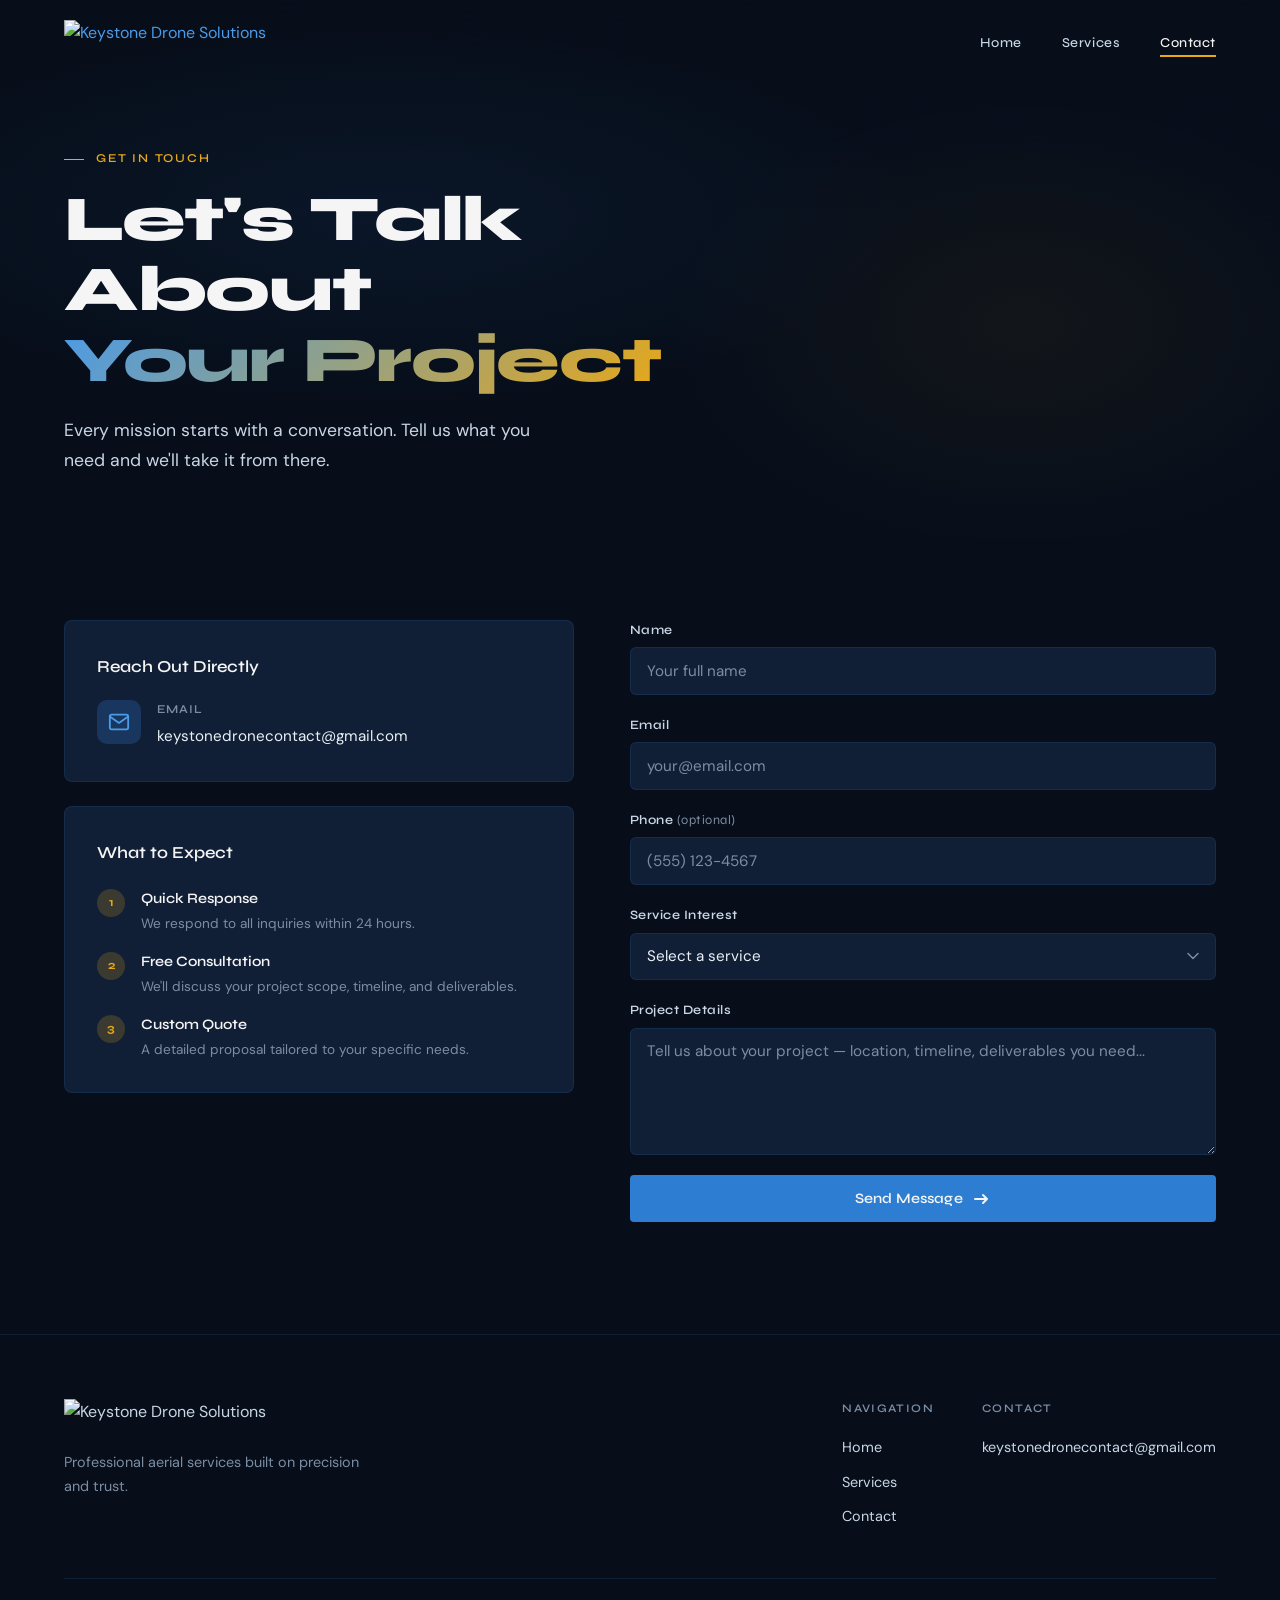
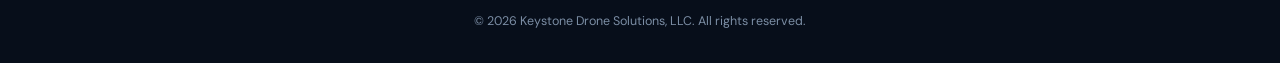
==== contact.html @ fa1e568b "Initial site build — 3-page static site for Keystone Drone Solutions Home, Services, and Contact pag" ====
<!DOCTYPE html>
<html lang="en">
<head>
    <meta charset="UTF-8">
    <meta name="viewport" content="width=device-width, initial-scale=1.0">
    <title>Contact — Keystone Drone Solutions, LLC</title>
    <meta name="description" content="Get in touch with Keystone Drone Solutions for a free consultation and quote on professional drone services.">
    <link rel="preconnect" href="https://fonts.googleapis.com">
    <link rel="preconnect" href="https://fonts.gstatic.com" crossorigin>
    <link href="https://fonts.googleapis.com/css2?family=Syne:wght@400;500;600;700;800&family=DM+Sans:ital,wght@0,300;0,400;0,500;0,600;1,400&display=swap" rel="stylesheet">
    <link rel="stylesheet" href="css/style.css">
</head>
<body>
    <!-- Navigation -->
    <nav class="nav" id="nav">
        <div class="nav__inner">
            <a href="index.html" class="nav__logo">
                <img src="https://storage.googleapis.com/kds-general/Public/keystone_drone_logo.png" alt="Keystone Drone Solutions" class="nav__logo-img">
            </a>
            <button class="nav__toggle" id="navToggle" aria-label="Toggle navigation">
                <span></span>
                <span></span>
                <span></span>
            </button>
            <ul class="nav__links" id="navLinks">
                <li><a href="index.html" class="nav__link">Home</a></li>
                <li><a href="services.html" class="nav__link">Services</a></li>
                <li><a href="contact.html" class="nav__link active">Contact</a></li>
            </ul>
        </div>
    </nav>

    <!-- Page Hero -->
    <section class="page-hero page-hero--compact">
        <div class="page-hero__bg">
            <canvas id="topoCanvas" class="hero__canvas"></canvas>
            <div class="hero__gradient"></div>
        </div>
        <div class="container">
            <div class="page-hero__content" data-animate="fade-up">
                <span class="section-label">Get in Touch</span>
                <h1 class="page-hero__title">Let's Talk About<br><span class="hero__title-accent">Your Project</span></h1>
                <p class="page-hero__subtitle">Every mission starts with a conversation. Tell us what you need and we'll take it from there.</p>
            </div>
        </div>
    </section>

    <!-- Contact Section -->
    <section class="contact">
        <div class="container">
            <div class="contact__layout">
                <!-- Contact Info -->
                <div class="contact__info" data-animate="fade-up">
                    <div class="contact__info-card">
                        <h3 class="contact__info-title">Reach Out Directly</h3>
                        <div class="contact__info-item">
                            <div class="contact__info-icon">
                                <svg width="22" height="22" viewBox="0 0 24 24" fill="none">
                                    <path d="M4 4h16c1.1 0 2 .9 2 2v12c0 1.1-.9 2-2 2H4c-1.1 0-2-.9-2-2V6c0-1.1.9-2 2-2z" stroke="currentColor" stroke-width="2" stroke-linecap="round" stroke-linejoin="round"/>
                                    <path d="M22 6l-10 7L2 6" stroke="currentColor" stroke-width="2" stroke-linecap="round" stroke-linejoin="round"/>
                                </svg>
                            </div>
                            <div>
                                <span class="contact__info-label">Email</span>
                                <a href="mailto:keystonedronecontact@gmail.com" class="contact__info-value">keystonedronecontact@gmail.com</a>
                            </div>
                        </div>
                    </div>

                    <div class="contact__info-card">
                        <h3 class="contact__info-title">What to Expect</h3>
                        <div class="contact__expect-list">
                            <div class="contact__expect-item">
                                <div class="contact__expect-num">1</div>
                                <div>
                                    <strong>Quick Response</strong>
                                    <p>We respond to all inquiries within 24 hours.</p>
                                </div>
                            </div>
                            <div class="contact__expect-item">
                                <div class="contact__expect-num">2</div>
                                <div>
                                    <strong>Free Consultation</strong>
                                    <p>We'll discuss your project scope, timeline, and deliverables.</p>
                                </div>
                            </div>
                            <div class="contact__expect-item">
                                <div class="contact__expect-num">3</div>
                                <div>
                                    <strong>Custom Quote</strong>
                                    <p>A detailed proposal tailored to your specific needs.</p>
                                </div>
                            </div>
                        </div>
                    </div>
                </div>

                <!-- Contact Form -->
                <div class="contact__form-wrap" data-animate="fade-up" data-delay="100">
                    <form class="contact-form" id="contactForm" action="https://formsubmit.co/keystonedronecontact@gmail.com" method="POST">
                        <!-- FormSubmit config -->
                        <input type="hidden" name="_subject" value="New inquiry from keystonedronesolutions.com">
                        <input type="hidden" name="_captcha" value="true">
                        <input type="hidden" name="_next" value="https://keystonedronesolutions.com/contact.html?submitted=true">
                        <input type="text" name="_honey" style="display:none">

                        <div class="form-group">
                            <label for="name" class="form-label">Name</label>
                            <input type="text" id="name" name="name" class="form-input" placeholder="Your full name" required>
                        </div>
                        <div class="form-group">
                            <label for="email" class="form-label">Email</label>
                            <input type="email" id="email" name="email" class="form-input" placeholder="your@email.com" required>
                        </div>
                        <div class="form-group">
                            <label for="phone" class="form-label">Phone <span class="form-optional">(optional)</span></label>
                            <input type="tel" id="phone" name="phone" class="form-input" placeholder="(555) 123-4567">
                        </div>
                        <div class="form-group">
                            <label for="service" class="form-label">Service Interest</label>
                            <select id="service" name="service" class="form-input form-select" required>
                                <option value="" disabled selected>Select a service</option>
                                <option value="Mapping & Data Collection">Mapping & Data Collection</option>
                                <option value="Aerial Photography & Videography">Aerial Photography & Videography</option>
                                <option value="Infrastructure Inspections">Infrastructure Inspections</option>
                                <option value="Construction & Site Monitoring">Construction & Site Monitoring</option>
                                <option value="Emergency & Insurance Documentation">Emergency & Insurance Documentation</option>
                                <option value="Other / Not Sure">Other / Not Sure</option>
                            </select>
                        </div>
                        <div class="form-group">
                            <label for="message" class="form-label">Project Details</label>
                            <textarea id="message" name="message" class="form-input form-textarea" placeholder="Tell us about your project — location, timeline, deliverables you need..." rows="5" required></textarea>
                        </div>
                        <button type="submit" class="btn btn--primary btn--full">
                            Send Message
                            <svg class="btn__arrow" width="20" height="20" viewBox="0 0 20 20" fill="none">
                                <path d="M4 10h12m0 0l-4-4m4 4l-4 4" stroke="currentColor" stroke-width="2" stroke-linecap="round" stroke-linejoin="round"/>
                            </svg>
                        </button>
                    </form>
                    <!-- Success Message -->
                    <div class="contact-form__success" id="formSuccess" style="display:none;">
                        <div class="contact-form__success-icon">
                            <svg width="48" height="48" viewBox="0 0 48 48" fill="none">
                                <circle cx="24" cy="24" r="20" stroke="currentColor" stroke-width="2.5"/>
                                <path d="M16 24l6 6 10-12" stroke="currentColor" stroke-width="2.5" stroke-linecap="round" stroke-linejoin="round"/>
                            </svg>
                        </div>
                        <h3>Message Sent</h3>
                        <p>Thank you for reaching out. We'll be in touch within 24 hours.</p>
                        <button class="btn btn--outline" onclick="document.getElementById('formSuccess').style.display='none';document.getElementById('contactForm').style.display='flex';document.getElementById('contactForm').reset();">
                            Send Another Message
                        </button>
                    </div>
                </div>
            </div>
        </div>
    </section>

    <!-- Footer -->
    <footer class="footer">
        <div class="container">
            <div class="footer__inner">
                <div class="footer__brand">
                    <img src="https://storage.googleapis.com/kds-general/Public/keystone_drone_logo.png" alt="Keystone Drone Solutions" class="footer__logo">
                    <p class="footer__tagline">Professional aerial services built on precision and trust.</p>
                </div>
                <div class="footer__links">
                    <div class="footer__col">
                        <h4 class="footer__heading">Navigation</h4>
                        <ul>
                            <li><a href="index.html">Home</a></li>
                            <li><a href="services.html">Services</a></li>
                            <li><a href="contact.html">Contact</a></li>
                        </ul>
                    </div>
                    <div class="footer__col">
                        <h4 class="footer__heading">Contact</h4>
                        <ul>
                            <li><a href="mailto:keystonedronecontact@gmail.com">keystonedronecontact@gmail.com</a></li>
                        </ul>
                    </div>
                </div>
            </div>
            <div class="footer__bottom">
                <p>&copy; 2026 Keystone Drone Solutions, LLC. All rights reserved.</p>
            </div>
        </div>
    </footer>

    <script src="js/main.js"></script>
</body>
</html>
---- css/style.css ----
/* ============================================
   Keystone Drone Solutions — Master Stylesheet
   Aesthetic: Cinematic Aerial Precision
   Palette: Deep navy, electric blue, warm amber
   Fonts: Syne (display) + DM Sans (body)
   ============================================ */

/* --- Custom Properties --- */
:root {
    --color-bg:         #070e1a;
    --color-bg-alt:     #0c1829;
    --color-surface:    #111f36;
    --color-surface-2:  #162744;
    --color-border:     rgba(45, 125, 210, 0.15);
    --color-border-lit: rgba(45, 125, 210, 0.35);
    --color-text:       #c8d6e5;
    --color-text-dim:   #7b8da4;
    --color-text-bright:#eaf0f6;
    --color-white:      #f5f5f5;
    --color-blue:       #2d7dd2;
    --color-blue-light: #4a9be8;
    --color-blue-glow:  rgba(45, 125, 210, 0.25);
    --color-amber:      #e8a817;
    --color-amber-light:#f0c040;
    --color-amber-glow: rgba(232, 168, 23, 0.2);

    --font-display: 'Syne', sans-serif;
    --font-body:    'DM Sans', sans-serif;

    --ease-out-expo: cubic-bezier(0.16, 1, 0.3, 1);
    --ease-out-quart: cubic-bezier(0.25, 1, 0.5, 1);

    --container-max: 1200px;
    --container-pad: 24px;
}

/* --- Reset & Base --- */
*, *::before, *::after {
    margin: 0;
    padding: 0;
    box-sizing: border-box;
}

html {
    scroll-behavior: smooth;
    -webkit-font-smoothing: antialiased;
    -moz-osx-font-smoothing: grayscale;
}

body {
    font-family: var(--font-body);
    font-size: 16px;
    line-height: 1.65;
    color: var(--color-text);
    background-color: var(--color-bg);
    overflow-x: hidden;
}

a {
    color: var(--color-blue-light);
    text-decoration: none;
    transition: color 0.3s ease;
}
a:hover {
    color: var(--color-amber);
}

img {
    max-width: 100%;
    height: auto;
    display: block;
}

ul { list-style: none; }

::selection {
    background: var(--color-blue);
    color: var(--color-white);
}

.container {
    max-width: var(--container-max);
    margin: 0 auto;
    padding: 0 var(--container-pad);
}

/* --- Typography --- */
.section-label {
    display: inline-block;
    font-family: var(--font-display);
    font-size: 0.75rem;
    font-weight: 600;
    letter-spacing: 0.15em;
    text-transform: uppercase;
    color: var(--color-amber);
    margin-bottom: 1rem;
    position: relative;
    padding-left: 2rem;
}
.section-label::before {
    content: '';
    position: absolute;
    left: 0;
    top: 50%;
    width: 1.25rem;
    height: 1px;
    background: var(--color-amber);
}

.section-title {
    font-family: var(--font-display);
    font-size: clamp(2rem, 4vw, 3.25rem);
    font-weight: 700;
    line-height: 1.15;
    color: var(--color-white);
    letter-spacing: -0.02em;
}

.section-header {
    margin-bottom: 4rem;
}

/* --- Buttons --- */
.btn {
    display: inline-flex;
    align-items: center;
    gap: 0.5rem;
    font-family: var(--font-display);
    font-size: 0.9rem;
    font-weight: 600;
    padding: 0.85rem 1.75rem;
    border-radius: 4px;
    border: none;
    cursor: pointer;
    transition: all 0.35s var(--ease-out-expo);
    text-decoration: none;
    letter-spacing: 0.01em;
    position: relative;
    overflow: hidden;
}

.btn--primary {
    background: var(--color-blue);
    color: var(--color-white);
    box-shadow: 0 0 0 0 var(--color-blue-glow);
}
.btn--primary:hover {
    background: var(--color-blue-light);
    color: var(--color-white);
    box-shadow: 0 4px 24px var(--color-blue-glow);
    transform: translateY(-1px);
}
.btn--primary .btn__arrow {
    transition: transform 0.35s var(--ease-out-expo);
}
.btn--primary:hover .btn__arrow {
    transform: translateX(4px);
}

.btn--outline {
    background: transparent;
    color: var(--color-text-bright);
    border: 1px solid var(--color-border-lit);
}
.btn--outline:hover {
    border-color: var(--color-amber);
    color: var(--color-amber);
    background: var(--color-amber-glow);
}

.btn--large {
    padding: 1rem 2.25rem;
    font-size: 1rem;
}

.btn--full {
    width: 100%;
    justify-content: center;
}

/* === NAVIGATION === */
.nav {
    position: fixed;
    top: 0;
    left: 0;
    right: 0;
    z-index: 1000;
    padding: 1.25rem 0;
    transition: all 0.4s var(--ease-out-expo);
}
.nav--scrolled {
    background: rgba(7, 14, 26, 0.92);
    backdrop-filter: blur(16px);
    -webkit-backdrop-filter: blur(16px);
    padding: 0.75rem 0;
    border-bottom: 1px solid var(--color-border);
}

.nav__inner {
    max-width: var(--container-max);
    margin: 0 auto;
    padding: 0 var(--container-pad);
    display: flex;
    align-items: center;
    justify-content: space-between;
}

.nav__logo-img {
    height: 44px;
    width: auto;
    transition: height 0.4s var(--ease-out-expo);
}
.nav--scrolled .nav__logo-img {
    height: 36px;
}

.nav__links {
    display: flex;
    gap: 2.5rem;
    align-items: center;
}

.nav__link {
    font-family: var(--font-display);
    font-size: 0.85rem;
    font-weight: 500;
    letter-spacing: 0.04em;
    color: var(--color-text);
    position: relative;
    padding: 0.25rem 0;
    transition: color 0.3s ease;
}
.nav__link::after {
    content: '';
    position: absolute;
    bottom: -2px;
    left: 0;
    width: 0;
    height: 2px;
    background: var(--color-amber);
    transition: width 0.35s var(--ease-out-expo);
}
.nav__link:hover,
.nav__link.active {
    color: var(--color-white);
}
.nav__link.active::after,
.nav__link:hover::after {
    width: 100%;
}

/* Mobile nav toggle */
.nav__toggle {
    display: none;
    flex-direction: column;
    gap: 5px;
    background: none;
    border: none;
    cursor: pointer;
    padding: 4px;
    z-index: 1001;
}
.nav__toggle span {
    width: 24px;
    height: 2px;
    background: var(--color-text-bright);
    border-radius: 2px;
    transition: all 0.35s var(--ease-out-expo);
    transform-origin: center;
}
.nav__toggle.active span:nth-child(1) {
    transform: translateY(7px) rotate(45deg);
}
.nav__toggle.active span:nth-child(2) {
    opacity: 0;
    transform: scaleX(0);
}
.nav__toggle.active span:nth-child(3) {
    transform: translateY(-7px) rotate(-45deg);
}

/* === HERO === */
.hero {
    position: relative;
    min-height: 100vh;
    display: flex;
    align-items: center;
    justify-content: center;
    overflow: hidden;
}

.hero__bg {
    position: absolute;
    inset: 0;
    z-index: 0;
}

.hero__canvas {
    position: absolute;
    inset: 0;
    width: 100%;
    height: 100%;
    opacity: 0.35;
}

.hero__gradient {
    position: absolute;
    inset: 0;
    background:
        radial-gradient(ellipse 60% 50% at 30% 40%, rgba(45, 125, 210, 0.08) 0%, transparent 70%),
        radial-gradient(ellipse 40% 60% at 80% 60%, rgba(232, 168, 23, 0.05) 0%, transparent 70%),
        linear-gradient(180deg, rgba(7,14,26,0.3) 0%, rgba(7,14,26,0.95) 100%);
}

.hero__content {
    position: relative;
    z-index: 1;
    text-align: center;
    max-width: 720px;
    padding: 0 var(--container-pad);
}

.hero__badge {
    display: inline-flex;
    align-items: center;
    gap: 0.5rem;
    font-family: var(--font-display);
    font-size: 0.72rem;
    font-weight: 600;
    letter-spacing: 0.12em;
    text-transform: uppercase;
    color: var(--color-amber);
    background: rgba(232, 168, 23, 0.08);
    border: 1px solid rgba(232, 168, 23, 0.2);
    padding: 0.45rem 1.1rem;
    border-radius: 100px;
    margin-bottom: 2rem;
}

.hero__badge-dot {
    width: 6px;
    height: 6px;
    border-radius: 50%;
    background: var(--color-amber);
    animation: pulse-dot 2s ease-in-out infinite;
}

@keyframes pulse-dot {
    0%, 100% { opacity: 1; box-shadow: 0 0 0 0 rgba(232, 168, 23, 0.4); }
    50%      { opacity: 0.7; box-shadow: 0 0 0 6px rgba(232, 168, 23, 0); }
}

.hero__title {
    font-family: var(--font-display);
    font-size: clamp(2.75rem, 7vw, 5.5rem);
    font-weight: 800;
    line-height: 1.05;
    color: var(--color-white);
    letter-spacing: -0.03em;
    margin-bottom: 1.5rem;
}

.hero__title-accent {
    background: linear-gradient(135deg, var(--color-blue-light) 0%, var(--color-amber) 100%);
    -webkit-background-clip: text;
    -webkit-text-fill-color: transparent;
    background-clip: text;
}

.hero__subtitle {
    font-size: 1.15rem;
    line-height: 1.7;
    color: var(--color-text);
    max-width: 540px;
    margin: 0 auto 2.5rem;
}

.hero__actions {
    display: flex;
    gap: 1rem;
    justify-content: center;
    flex-wrap: wrap;
}

.hero__scroll {
    position: absolute;
    bottom: 2.5rem;
    left: 50%;
    transform: translateX(-50%);
    display: flex;
    flex-direction: column;
    align-items: center;
    gap: 0.75rem;
    color: var(--color-text-dim);
    font-family: var(--font-display);
    font-size: 0.65rem;
    letter-spacing: 0.15em;
    text-transform: uppercase;
}

.hero__scroll-line {
    width: 1px;
    height: 40px;
    background: linear-gradient(180deg, var(--color-blue) 0%, transparent 100%);
    animation: scroll-line 2s ease-in-out infinite;
}

@keyframes scroll-line {
    0%   { opacity: 0; transform: scaleY(0); transform-origin: top; }
    50%  { opacity: 1; transform: scaleY(1); transform-origin: top; }
    100% { opacity: 0; transform: scaleY(1); transform-origin: bottom; }
}

/* === PAGE HERO (Services, Contact) === */
.page-hero {
    position: relative;
    padding: 10rem 0 5rem;
    overflow: hidden;
}
.page-hero--compact {
    padding: 9rem 0 4rem;
}

.page-hero__bg {
    position: absolute;
    inset: 0;
    z-index: 0;
}

.page-hero__content {
    position: relative;
    z-index: 1;
    max-width: 640px;
}

.page-hero__title {
    font-family: var(--font-display);
    font-size: clamp(2.25rem, 5vw, 4rem);
    font-weight: 800;
    line-height: 1.1;
    color: var(--color-white);
    letter-spacing: -0.02em;
    margin-bottom: 1.25rem;
}

.page-hero__subtitle {
    font-size: 1.1rem;
    color: var(--color-text);
    max-width: 500px;
    line-height: 1.7;
}

/* === CAPABILITIES (Home) === */
.capabilities {
    padding: 7rem 0;
    position: relative;
}

.capabilities__grid {
    display: grid;
    grid-template-columns: repeat(2, 1fr);
    gap: 1.5rem;
}

.capability-card {
    background: var(--color-surface);
    border: 1px solid var(--color-border);
    border-radius: 8px;
    padding: 2.25rem;
    transition: all 0.4s var(--ease-out-expo);
    position: relative;
    overflow: hidden;
}
.capability-card::before {
    content: '';
    position: absolute;
    top: 0;
    left: 0;
    right: 0;
    height: 2px;
    background: linear-gradient(90deg, var(--color-blue), var(--color-amber));
    opacity: 0;
    transition: opacity 0.4s ease;
}
.capability-card:hover {
    border-color: var(--color-border-lit);
    transform: translateY(-4px);
    box-shadow: 0 12px 40px rgba(0,0,0,0.3);
}
.capability-card:hover::before {
    opacity: 1;
}

.capability-card__icon {
    width: 52px;
    height: 52px;
    display: flex;
    align-items: center;
    justify-content: center;
    border-radius: 10px;
    background: var(--color-blue-glow);
    color: var(--color-blue-light);
    margin-bottom: 1.25rem;
}

.capability-card__title {
    font-family: var(--font-display);
    font-size: 1.15rem;
    font-weight: 600;
    color: var(--color-white);
    margin-bottom: 0.75rem;
}

.capability-card__text {
    font-size: 0.92rem;
    color: var(--color-text-dim);
    line-height: 1.65;
}

.capabilities__cta {
    text-align: center;
    margin-top: 3.5rem;
}

/* === WHY SECTION === */
.why {
    padding: 6rem 0 7rem;
    background: var(--color-bg-alt);
    position: relative;
}
.why::before {
    content: '';
    position: absolute;
    top: 0;
    left: 0;
    right: 0;
    height: 1px;
    background: linear-gradient(90deg, transparent, var(--color-border-lit), transparent);
}

.why__layout {
    display: grid;
    grid-template-columns: 1fr 1fr;
    gap: 4rem;
    align-items: start;
}

.why__text {
    font-size: 1.05rem;
    line-height: 1.75;
    color: var(--color-text);
    margin-top: 1.5rem;
}

.why__right {
    display: flex;
    flex-direction: column;
    gap: 1.25rem;
}

.stat-card {
    background: var(--color-surface);
    border: 1px solid var(--color-border);
    border-radius: 8px;
    padding: 1.5rem 1.75rem;
    display: flex;
    gap: 1.25rem;
    align-items: flex-start;
    transition: border-color 0.3s ease;
}
.stat-card:hover {
    border-color: var(--color-border-lit);
}

.stat-card__number {
    flex-shrink: 0;
    width: 44px;
    height: 44px;
    display: flex;
    align-items: center;
    justify-content: center;
    border-radius: 10px;
    background: var(--color-amber-glow);
    color: var(--color-amber);
}

.stat-card__label {
    font-family: var(--font-display);
    font-size: 1rem;
    font-weight: 600;
    color: var(--color-white);
    margin-bottom: 0.35rem;
}

.stat-card__desc {
    font-size: 0.88rem;
    color: var(--color-text-dim);
    line-height: 1.6;
}

/* === SERVICES DETAIL === */
.services-detail {
    padding: 5rem 0;
}

.service-block {
    display: grid;
    grid-template-columns: 80px 1fr;
    gap: 2rem;
    padding: 3.5rem 0;
    border-bottom: 1px solid var(--color-border);
}
.service-block:first-child {
    padding-top: 0;
}
.service-block:last-child {
    border-bottom: none;
}

.service-block__header {
    display: flex;
    flex-direction: column;
    align-items: center;
    gap: 1rem;
    padding-top: 0.25rem;
}

.service-block__number {
    font-family: var(--font-display);
    font-size: 1.1rem;
    font-weight: 700;
    color: var(--color-amber);
    letter-spacing: -0.02em;
}

.service-block__line {
    width: 1px;
    flex: 1;
    background: linear-gradient(180deg, var(--color-border-lit), transparent);
    min-height: 40px;
}

.service-block__title {
    font-family: var(--font-display);
    font-size: 1.6rem;
    font-weight: 700;
    color: var(--color-white);
    margin-bottom: 1rem;
    letter-spacing: -0.01em;
}

.service-block__desc {
    font-size: 1rem;
    line-height: 1.75;
    color: var(--color-text);
    margin-bottom: 1.5rem;
    max-width: 600px;
}

.service-block__list {
    display: grid;
    grid-template-columns: repeat(auto-fit, minmax(220px, 1fr));
    gap: 0.6rem;
}

.service-block__list li {
    font-size: 0.88rem;
    color: var(--color-text-dim);
    padding-left: 1.25rem;
    position: relative;
}
.service-block__list li::before {
    content: '';
    position: absolute;
    left: 0;
    top: 0.55em;
    width: 6px;
    height: 6px;
    border-radius: 50%;
    background: var(--color-blue);
}

/* === PROCESS === */
.process {
    padding: 6rem 0 7rem;
    background: var(--color-bg-alt);
    position: relative;
}
.process::before {
    content: '';
    position: absolute;
    top: 0;
    left: 0;
    right: 0;
    height: 1px;
    background: linear-gradient(90deg, transparent, var(--color-border-lit), transparent);
}

.process__steps {
    display: flex;
    align-items: flex-start;
    gap: 0;
}

.process__step {
    flex: 1;
    text-align: center;
    padding: 0 1rem;
}

.process__step-num {
    width: 48px;
    height: 48px;
    margin: 0 auto 1.25rem;
    display: flex;
    align-items: center;
    justify-content: center;
    border-radius: 50%;
    background: var(--color-blue-glow);
    color: var(--color-blue-light);
    font-family: var(--font-display);
    font-weight: 700;
    font-size: 1rem;
    border: 1px solid var(--color-border-lit);
}

.process__step h3 {
    font-family: var(--font-display);
    font-size: 1rem;
    font-weight: 600;
    color: var(--color-white);
    margin-bottom: 0.5rem;
}

.process__step p {
    font-size: 0.85rem;
    color: var(--color-text-dim);
    line-height: 1.6;
}

.process__connector {
    width: 60px;
    height: 1px;
    background: linear-gradient(90deg, var(--color-border-lit), var(--color-border));
    margin-top: 24px;
    flex-shrink: 0;
}

/* === CONTACT === */
.contact {
    padding: 5rem 0 7rem;
}

.contact__layout {
    display: grid;
    grid-template-columns: 1fr 1.15fr;
    gap: 3.5rem;
    align-items: start;
}

.contact__info {
    display: flex;
    flex-direction: column;
    gap: 1.5rem;
}

.contact__info-card {
    background: var(--color-surface);
    border: 1px solid var(--color-border);
    border-radius: 8px;
    padding: 2rem;
}

.contact__info-title {
    font-family: var(--font-display);
    font-size: 1.05rem;
    font-weight: 600;
    color: var(--color-white);
    margin-bottom: 1.25rem;
}

.contact__info-item {
    display: flex;
    gap: 1rem;
    align-items: flex-start;
}

.contact__info-icon {
    width: 44px;
    height: 44px;
    display: flex;
    align-items: center;
    justify-content: center;
    border-radius: 10px;
    background: var(--color-blue-glow);
    color: var(--color-blue-light);
    flex-shrink: 0;
}

.contact__info-label {
    display: block;
    font-size: 0.75rem;
    font-family: var(--font-display);
    font-weight: 600;
    letter-spacing: 0.08em;
    text-transform: uppercase;
    color: var(--color-text-dim);
    margin-bottom: 0.15rem;
}

.contact__info-value {
    font-size: 0.95rem;
    color: var(--color-text-bright);
    word-break: break-all;
}

.contact__expect-list {
    display: flex;
    flex-direction: column;
    gap: 1rem;
}

.contact__expect-item {
    display: flex;
    gap: 1rem;
    align-items: flex-start;
}

.contact__expect-num {
    width: 28px;
    height: 28px;
    display: flex;
    align-items: center;
    justify-content: center;
    border-radius: 50%;
    background: var(--color-amber-glow);
    color: var(--color-amber);
    font-family: var(--font-display);
    font-weight: 700;
    font-size: 0.75rem;
    flex-shrink: 0;
    margin-top: 2px;
}

.contact__expect-item strong {
    display: block;
    font-family: var(--font-display);
    font-size: 0.9rem;
    font-weight: 600;
    color: var(--color-white);
    margin-bottom: 0.15rem;
}

.contact__expect-item p {
    font-size: 0.85rem;
    color: var(--color-text-dim);
    line-height: 1.55;
}

/* --- Contact Form --- */
.contact-form {
    display: flex;
    flex-direction: column;
    gap: 1.25rem;
}

.form-group {
    display: flex;
    flex-direction: column;
    gap: 0.4rem;
}

.form-label {
    font-family: var(--font-display);
    font-size: 0.8rem;
    font-weight: 600;
    letter-spacing: 0.04em;
    color: var(--color-text);
}

.form-optional {
    color: var(--color-text-dim);
    font-weight: 400;
}

.form-input {
    font-family: var(--font-body);
    font-size: 0.95rem;
    color: var(--color-text-bright);
    background: var(--color-surface);
    border: 1px solid var(--color-border);
    border-radius: 6px;
    padding: 0.8rem 1rem;
    transition: all 0.3s ease;
    outline: none;
    width: 100%;
}
.form-input::placeholder {
    color: var(--color-text-dim);
}
.form-input:focus {
    border-color: var(--color-blue);
    box-shadow: 0 0 0 3px var(--color-blue-glow);
}

.form-select {
    appearance: none;
    background-image: url("data:image/svg+xml,%3Csvg width='12' height='8' viewBox='0 0 12 8' fill='none' xmlns='http://www.w3.org/2000/svg'%3E%3Cpath d='M1 1.5l5 5 5-5' stroke='%237b8da4' stroke-width='1.5' stroke-linecap='round' stroke-linejoin='round'/%3E%3C/svg%3E");
    background-repeat: no-repeat;
    background-position: right 1rem center;
    padding-right: 2.5rem;
    cursor: pointer;
}

.form-textarea {
    resize: vertical;
    min-height: 120px;
}

/* Form success */
.contact-form__success {
    text-align: center;
    padding: 3rem 2rem;
    background: var(--color-surface);
    border: 1px solid var(--color-border);
    border-radius: 8px;
}

.contact-form__success-icon {
    color: var(--color-amber);
    margin-bottom: 1.25rem;
}

.contact-form__success h3 {
    font-family: var(--font-display);
    font-size: 1.35rem;
    font-weight: 700;
    color: var(--color-white);
    margin-bottom: 0.5rem;
}

.contact-form__success p {
    color: var(--color-text);
    margin-bottom: 1.5rem;
}

/* === CTA SECTION === */
.cta {
    position: relative;
    padding: 6rem 0;
    overflow: hidden;
}

.cta__bg {
    position: absolute;
    inset: 0;
    z-index: 0;
}

.cta__canvas {
    position: absolute;
    inset: 0;
    width: 100%;
    height: 100%;
    opacity: 0.2;
}

.cta__content {
    position: relative;
    z-index: 1;
    text-align: center;
    max-width: 560px;
    margin: 0 auto;
}

.cta__title {
    font-family: var(--font-display);
    font-size: clamp(1.75rem, 3.5vw, 2.75rem);
    font-weight: 700;
    color: var(--color-white);
    line-height: 1.15;
    letter-spacing: -0.02em;
    margin-bottom: 1rem;
}

.cta__text {
    font-size: 1.05rem;
    color: var(--color-text);
    margin-bottom: 2rem;
    line-height: 1.7;
}

/* === FOOTER === */
.footer {
    padding: 4rem 0 2rem;
    border-top: 1px solid var(--color-border);
    background: var(--color-bg);
}

.footer__inner {
    display: grid;
    grid-template-columns: 1fr 1fr;
    gap: 3rem;
    padding-bottom: 3rem;
    border-bottom: 1px solid var(--color-border);
}

.footer__logo {
    height: 36px;
    margin-bottom: 1rem;
}

.footer__tagline {
    font-size: 0.9rem;
    color: var(--color-text-dim);
    max-width: 300px;
}

.footer__links {
    display: flex;
    gap: 3rem;
    justify-content: flex-end;
}

.footer__heading {
    font-family: var(--font-display);
    font-size: 0.72rem;
    font-weight: 600;
    letter-spacing: 0.12em;
    text-transform: uppercase;
    color: var(--color-text-dim);
    margin-bottom: 1rem;
}

.footer__col ul {
    display: flex;
    flex-direction: column;
    gap: 0.5rem;
}

.footer__col a {
    font-size: 0.9rem;
    color: var(--color-text);
    transition: color 0.3s ease;
}
.footer__col a:hover {
    color: var(--color-white);
}

.footer__bottom {
    padding-top: 2rem;
    text-align: center;
}

.footer__bottom p {
    font-size: 0.78rem;
    color: var(--color-text-dim);
}

/* === ANIMATIONS === */
[data-animate] {
    opacity: 0;
    transform: translateY(24px);
    transition: opacity 0.7s var(--ease-out-expo), transform 0.7s var(--ease-out-expo);
}

[data-animate].animated {
    opacity: 1;
    transform: translateY(0);
}

/* === RESPONSIVE === */
@media (max-width: 900px) {
    .capabilities__grid {
        grid-template-columns: 1fr;
    }
    .why__layout {
        grid-template-columns: 1fr;
        gap: 3rem;
    }
    .contact__layout {
        grid-template-columns: 1fr;
        gap: 2.5rem;
    }
    .service-block {
        grid-template-columns: 60px 1fr;
        gap: 1.25rem;
    }
    .process__steps {
        flex-direction: column;
        align-items: center;
        gap: 0;
    }
    .process__step {
        padding: 1.25rem 0;
    }
    .process__connector {
        width: 1px;
        height: 32px;
        background: linear-gradient(180deg, var(--color-border-lit), var(--color-border));
        margin: 0;
    }
    .footer__inner {
        grid-template-columns: 1fr;
        gap: 2rem;
    }
    .footer__links {
        justify-content: flex-start;
    }
}

@media (max-width: 640px) {
    :root {
        --container-pad: 18px;
    }
    .nav__links {
        position: fixed;
        inset: 0;
        background: rgba(7, 14, 26, 0.97);
        backdrop-filter: blur(20px);
        -webkit-backdrop-filter: blur(20px);
        flex-direction: column;
        align-items: center;
        justify-content: center;
        gap: 2rem;
        opacity: 0;
        pointer-events: none;
        transition: opacity 0.35s ease;
    }
    .nav__links.open {
        opacity: 1;
        pointer-events: all;
    }
    .nav__links .nav__link {
        font-size: 1.4rem;
    }
    .nav__toggle {
        display: flex;
    }
    .hero__title {
        font-size: clamp(2.25rem, 10vw, 3.5rem);
    }
    .hero__actions {
        flex-direction: column;
        align-items: center;
    }
    .page-hero {
        padding: 8rem 0 3.5rem;
    }
    .page-hero--compact {
        padding: 7.5rem 0 3rem;
    }
    .service-block {
        grid-template-columns: 1fr;
        gap: 1rem;
    }
    .service-block__header {
        flex-direction: row;
        align-items: center;
    }
    .service-block__line {
        min-height: 0;
        height: 1px;
        width: 100%;
    }
    .service-block__list {
        grid-template-columns: 1fr;
    }
}
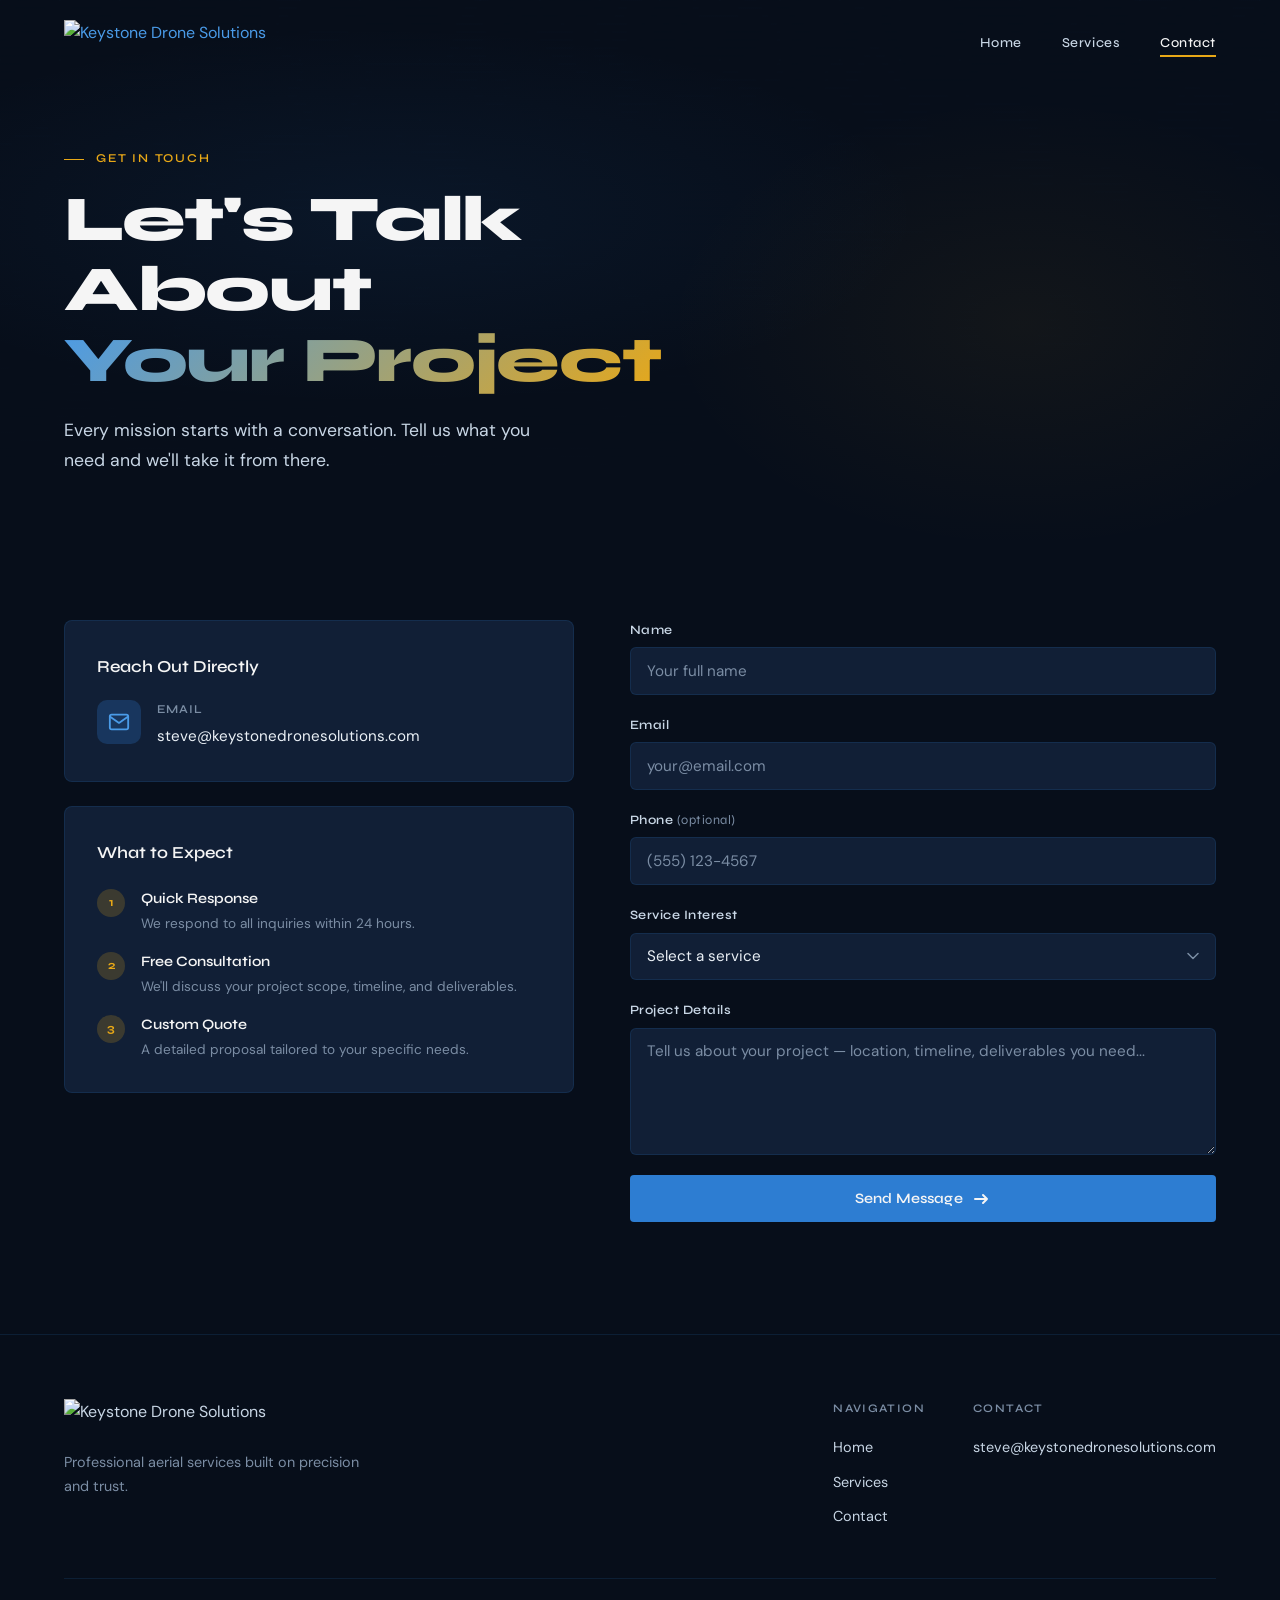
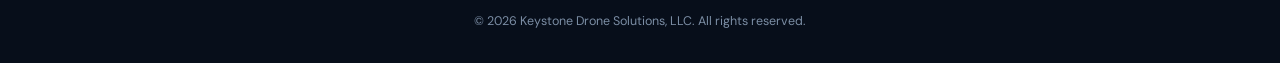
==== commit 91e6aa74: "Update contact email to steve@keystonedronesolutions.com Co-Authored-By: Claude Opus 4.6 (1M context" ====
--- a/contact.html
+++ b/contact.html
@@ -62,7 +62,7 @@
                             </div>
                             <div>
                                 <span class="contact__info-label">Email</span>
-                                <a href="mailto:keystonedronecontact@gmail.com" class="contact__info-value">keystonedronecontact@gmail.com</a>
+                                <a href="mailto:steve@keystonedronesolutions.com" class="contact__info-value">steve@keystonedronesolutions.com</a>
                             </div>
                         </div>
                     </div>
@@ -97,7 +97,7 @@
 
                 <!-- Contact Form -->
                 <div class="contact__form-wrap" data-animate="fade-up" data-delay="100">
-                    <form class="contact-form" id="contactForm" action="https://formsubmit.co/keystonedronecontact@gmail.com" method="POST">
+                    <form class="contact-form" id="contactForm" action="https://formsubmit.co/steve@keystonedronesolutions.com" method="POST">
                         <!-- FormSubmit config -->
                         <input type="hidden" name="_subject" value="New inquiry from keystonedronesolutions.com">
                         <input type="hidden" name="_captcha" value="true">
@@ -125,6 +125,7 @@
                                 <option value="Infrastructure Inspections">Infrastructure Inspections</option>
                                 <option value="Construction & Site Monitoring">Construction & Site Monitoring</option>
                                 <option value="Emergency & Insurance Documentation">Emergency & Insurance Documentation</option>
+                                <option value="Custom Solutions & Automation">Custom Solutions & Automation</option>
                                 <option value="Other / Not Sure">Other / Not Sure</option>
                             </select>
                         </div>
@@ -178,7 +179,7 @@
                     <div class="footer__col">
                         <h4 class="footer__heading">Contact</h4>
                         <ul>
-                            <li><a href="mailto:keystonedronecontact@gmail.com">keystonedronecontact@gmail.com</a></li>
+                            <li><a href="mailto:steve@keystonedronesolutions.com">steve@keystonedronesolutions.com</a></li>
                         </ul>
                     </div>
                 </div>
--- a/css/style.css
+++ b/css/style.css
@@ -517,6 +517,20 @@
     line-height: 1.65;
 }
 
+.capability-card__link {
+    display: inline-block;
+    margin-top: 0.85rem;
+    font-family: var(--font-display);
+    font-size: 0.82rem;
+    font-weight: 600;
+    color: var(--color-amber);
+    letter-spacing: 0.02em;
+    transition: color 0.3s ease;
+}
+.capability-card__link:hover {
+    color: var(--color-amber-light);
+}
+
 .capabilities__cta {
     text-align: center;
     margin-top: 3.5rem;
@@ -678,6 +692,39 @@
     height: 6px;
     border-radius: 50%;
     background: var(--color-blue);
+}
+
+/* --- Case Study (within service block) --- */
+.case-study {
+    background: var(--color-bg-alt);
+    border: 1px solid var(--color-border);
+    border-left: 3px solid var(--color-amber);
+    border-radius: 6px;
+    padding: 2rem 2.25rem;
+    margin-bottom: 1.75rem;
+}
+
+.case-study .section-label {
+    margin-bottom: 0.75rem;
+}
+
+.case-study__title {
+    font-family: var(--font-display);
+    font-size: 1.2rem;
+    font-weight: 600;
+    color: var(--color-white);
+    margin-bottom: 1rem;
+}
+
+.case-study__text {
+    font-size: 0.92rem;
+    line-height: 1.75;
+    color: var(--color-text);
+    margin-bottom: 0.85rem;
+}
+
+.case-study__text:last-of-type {
+    margin-bottom: 0;
 }
 
 /* === PROCESS === */
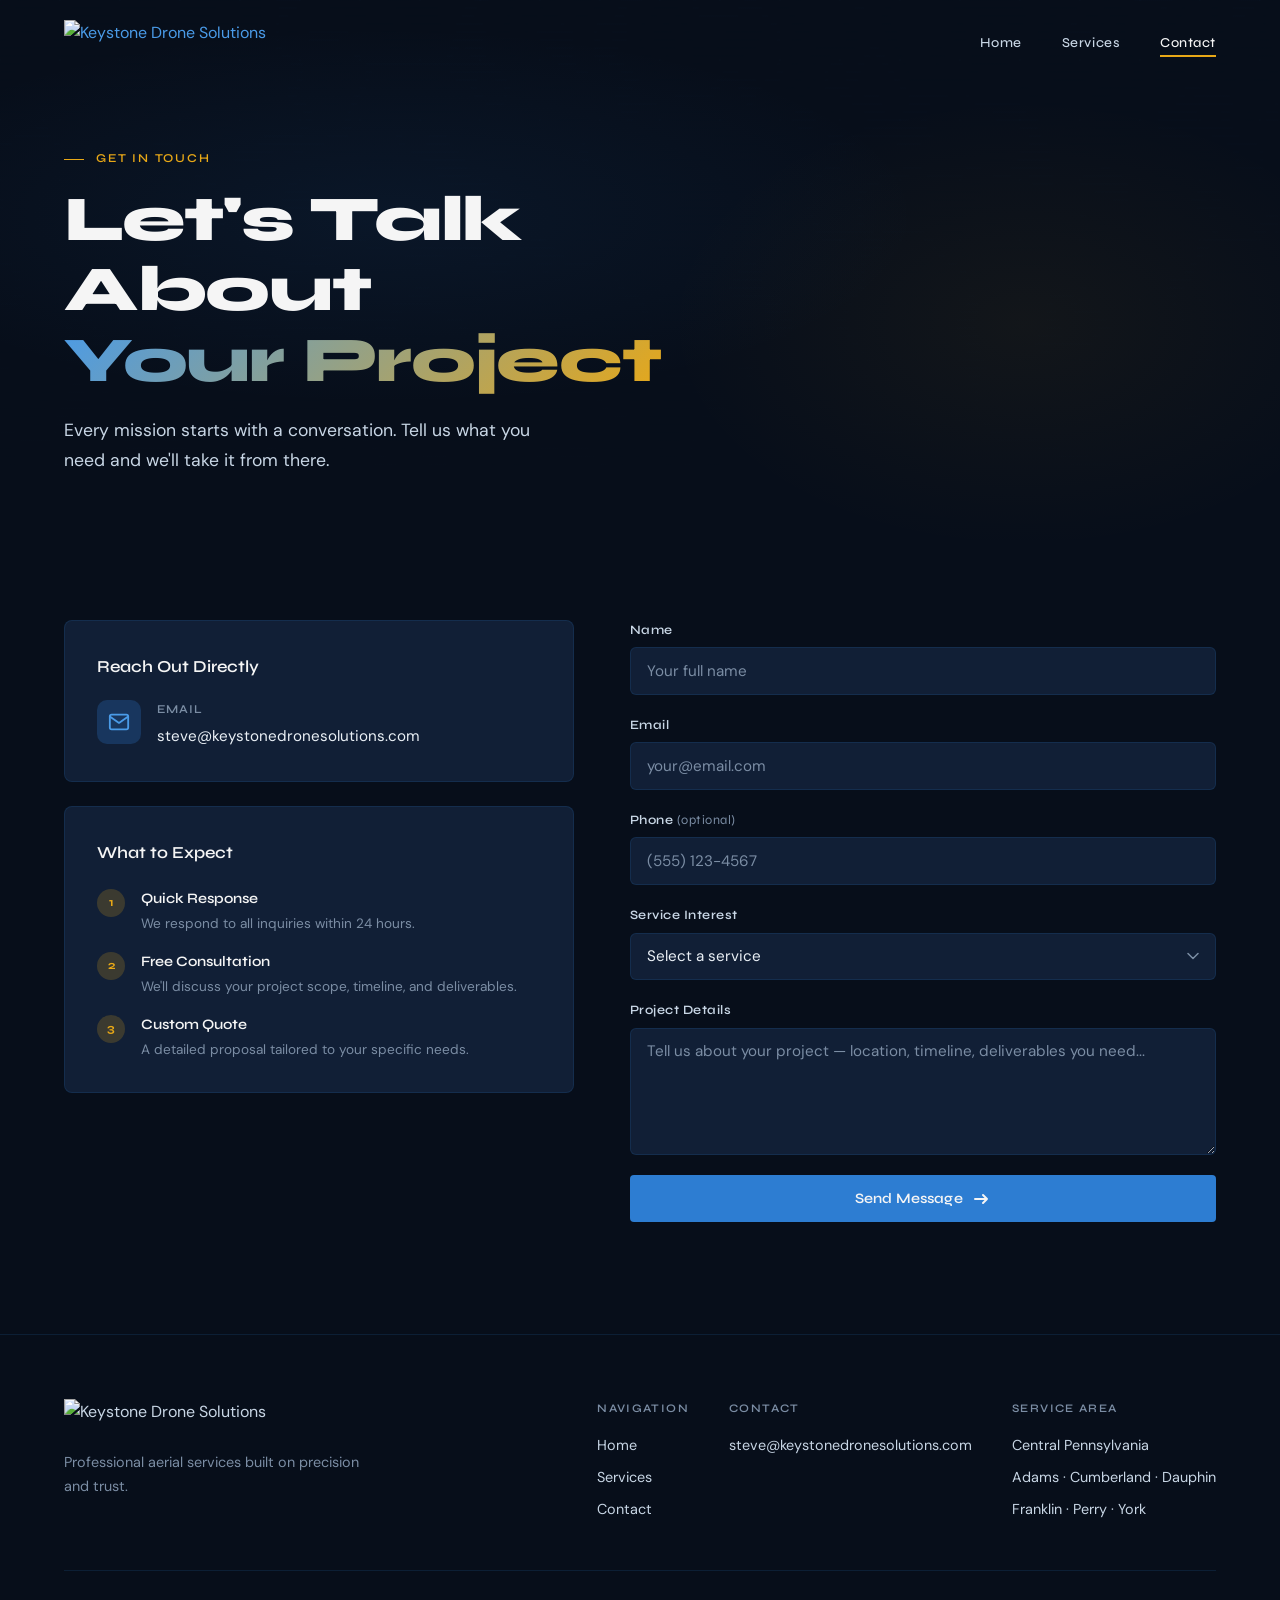
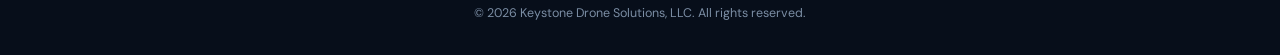
==== commit 03a9bdfe: "Tune SEO copy and add service area footer Rewrite page titles and meta descriptions around central P" ====
--- a/contact.html
+++ b/contact.html
@@ -3,8 +3,29 @@
 <head>
     <meta charset="UTF-8">
     <meta name="viewport" content="width=device-width, initial-scale=1.0">
-    <title>Contact — Keystone Drone Solutions, LLC</title>
-    <meta name="description" content="Get in touch with Keystone Drone Solutions for a free consultation and quote on professional drone services.">
+    <title>Contact | Keystone Drone Solutions — Central PA</title>
+    <meta name="description" content="Request a free quote for drone services across central Pennsylvania. FAA Part 107 certified, fully insured — fast turnaround and direct communication.">
+    <link rel="canonical" href="https://keystonedronesolutions.com/contact.html">
+
+    <link rel="icon" href="/favicon.ico" sizes="any">
+    <link rel="icon" type="image/png" sizes="32x32" href="/assets/favicon-32.png">
+    <link rel="icon" type="image/png" sizes="16x16" href="/assets/favicon-16.png">
+    <link rel="apple-touch-icon" sizes="180x180" href="/assets/apple-touch-icon.png">
+    <meta name="theme-color" content="#070e1a">
+
+    <meta property="og:type" content="website">
+    <meta property="og:url" content="https://keystonedronesolutions.com/contact.html">
+    <meta property="og:title" content="Contact | Keystone Drone Solutions — Central PA">
+    <meta property="og:description" content="Request a free quote for drone services across central Pennsylvania. FAA Part 107 certified, fully insured — fast turnaround and direct communication.">
+    <meta property="og:image" content="https://keystonedronesolutions.com/assets/og-image.jpg">
+    <meta property="og:image:width" content="1200">
+    <meta property="og:image:height" content="630">
+    <meta property="og:site_name" content="Keystone Drone Solutions">
+    <meta name="twitter:card" content="summary_large_image">
+    <meta name="twitter:title" content="Contact | Keystone Drone Solutions — Central PA">
+    <meta name="twitter:description" content="Request a free quote for drone services across central Pennsylvania. FAA Part 107 certified, fully insured — fast turnaround and direct communication.">
+    <meta name="twitter:image" content="https://keystonedronesolutions.com/assets/og-image.jpg">
+
     <link rel="preconnect" href="https://fonts.googleapis.com">
     <link rel="preconnect" href="https://fonts.gstatic.com" crossorigin>
     <link href="https://fonts.googleapis.com/css2?family=Syne:wght@400;500;600;700;800&family=DM+Sans:ital,wght@0,300;0,400;0,500;0,600;1,400&display=swap" rel="stylesheet">
@@ -164,7 +185,7 @@
         <div class="container">
             <div class="footer__inner">
                 <div class="footer__brand">
-                    <img src="https://storage.googleapis.com/kds-general/Public/keystone_drone_logo.png" alt="Keystone Drone Solutions" class="footer__logo">
+                    <img src="https://storage.googleapis.com/kds-general/Public/keystone_drone_logo.png" alt="Keystone Drone Solutions" class="footer__logo" loading="lazy" decoding="async">
                     <p class="footer__tagline">Professional aerial services built on precision and trust.</p>
                 </div>
                 <div class="footer__links">
@@ -182,6 +203,14 @@
                             <li><a href="mailto:steve@keystonedronesolutions.com">steve@keystonedronesolutions.com</a></li>
                         </ul>
                     </div>
+                    <div class="footer__col">
+                        <h4 class="footer__heading">Service Area</h4>
+                        <ul>
+                            <li>Central Pennsylvania</li>
+                            <li>Adams &middot; Cumberland &middot; Dauphin</li>
+                            <li>Franklin &middot; Perry &middot; York</li>
+                        </ul>
+                    </div>
                 </div>
             </div>
             <div class="footer__bottom">
--- a/css/style.css
+++ b/css/style.css
@@ -1046,7 +1046,7 @@
 
 .footer__inner {
     display: grid;
-    grid-template-columns: 1fr 1fr;
+    grid-template-columns: 1fr 2fr;
     gap: 3rem;
     padding-bottom: 3rem;
     border-bottom: 1px solid var(--color-border);
@@ -1065,8 +1065,13 @@
 
 .footer__links {
     display: flex;
-    gap: 3rem;
+    gap: 2.5rem;
     justify-content: flex-end;
+    flex-wrap: wrap;
+}
+
+.footer__col {
+    flex: 0 0 auto;
 }
 
 .footer__heading {
@@ -1083,6 +1088,12 @@
     display: flex;
     flex-direction: column;
     gap: 0.5rem;
+}
+
+.footer__col li {
+    font-size: 0.9rem;
+    color: var(--color-text);
+    white-space: nowrap;
 }
 
 .footer__col a {
